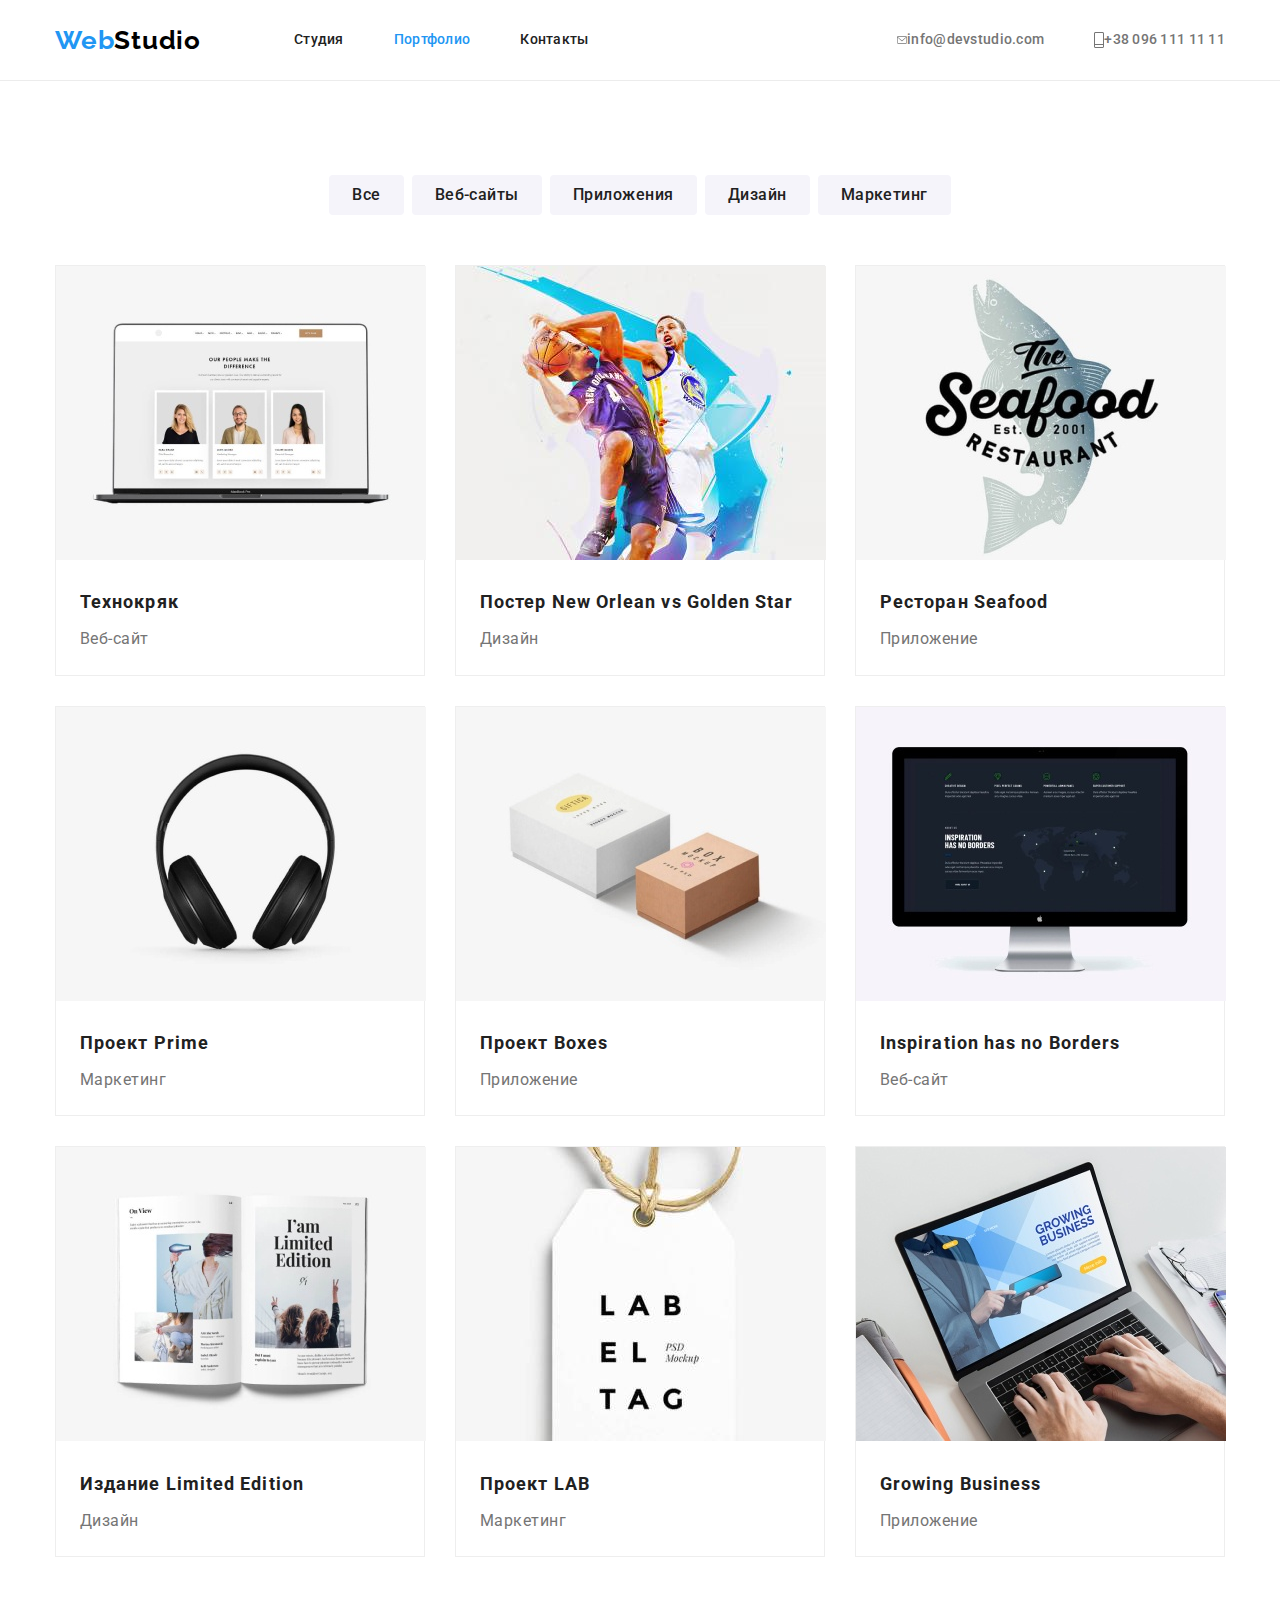
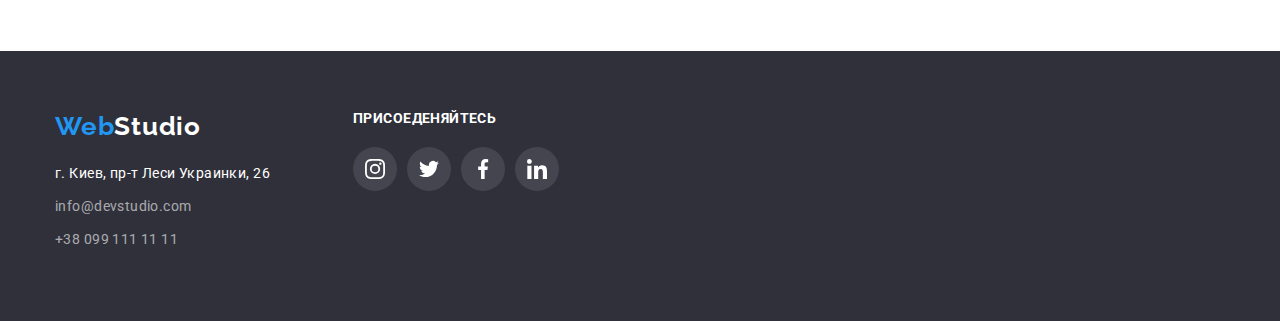
==== portfolio.html @ 8699afa5 "1" ====
<!DOCTYPE html>
<html lang="en">

<head>
    <meta charset="UTF-8">
    <meta http-equiv="X-UA-Compatible" content="IE=edge">
    <meta name="viewport" content="width=device-width, initial-scale=1.0">
    <title>Portfolio</title>
    <link href="https://fonts.googleapis.com/css2?family=Raleway:wght@700&family=Roboto:wght@400;500;700;900&display=swap"
    rel="stylesheet">
    <link rel="stylesheet" href="https://cdnjs.cloudflare.com/ajax/libs/modern-normalize/1.1.0/modern-normalize.min.css">
    <link rel="stylesheet" href="./css/styles.css">
</head>

<body>
    <!--Шапка сайта-->
    <header class="page-header">

      <div class="container main-nav">
           <nav class="site-nav">
        <a href="./index.html" class="logo"><span class="logo-blue">Web</span><span class="logo-black">Studio</span></a>
        <ul class="site-nav list">
            <li class="item"> <a href="./index.html" class="link">Студия</a></li> <!-- дисплей инлайн - блок???-->
            <li class="item"> <a href="./portfolio.html" class="link current">Портфолио</a></li>
            <li class="item"> <a href="#" class="link">Контакты</a></li>
        </ul>
    </nav>

       
    <ul class="nav list">
        <li class="item"><a class="contact" href="mailto:info@devstudio.com"><svg width="10" height="16"
                    class="contacts-icon envelope">
                    <use href="./images/icons.svg#envelope"></use>
                </svg> info@devstudio.com</a></li>
        <li class="item"><a class="contact " href="tel:+380961111111"><svg width="16" height="12"
                    class="contacts-icon phone">
                    <use href="./images/icons.svg#phone"></use>
                </svg>+38 096 111 11 11</a></li>
    </ul>
</div>
      
    </header>

<main>
    <section class=" section">
        <div class="container">
        <!-- <h1> Портфолио работ </h1> -->      
        <div class="main-buttons">
            <ul class="list button-list">
            <li class="button-cursor"><button type="button" class="cursor">Все</button></li>
            <li class="button-cursor"><button type="button" class="cursor">Веб-сайты</button></li>
            <li class="button-cursor"><button type="button" class="cursor">Приложения</button></li>
            <li class="button-cursor"><button type="button" class="cursor">Дизайн</button></li>
            <li class="button-cursor"><button type="button" class="cursor">Маркетинг</button></li>
        </ul>
    </div>

       
<div class="portfolio-container">
        <ul class="list portfolio-list">
            <li class="flex-element"> <a href=""><img src="./images/technokryak.jpg" width="370" alt="technokryak"></a> 
               <div class="filter-card"><h2 class="project">Технокряк</h2>
            <p class="project-title">Веб-сайт</p></div>
             </li>
            <li class="flex-element"><a href=""><img src="./images/new-orlean-vs-golden-star.jpg" width="370" alt="New Orlean vs Golden Star"></a>
            <div class="filter-card"><h2 class="project">Постер New Orlean vs Golden Star</h2>
            <p class="project-title">Дизайн</p></div>
            </li>
            <li class="flex-element"><a href=""><img src="./images/seafood.jpg" width="370" alt="Seafood"></a>
            <div class="filter-card"><h2 class="project">Ресторан Seafood</h2>
            <p class="project-title">Приложение</p></div>
            </li>
            <li class="flex-element"><a href=""><img src="./images/prime.jpg" width="370" alt="Prime"></a> 
            <div class="filter-card"><h2 class="project">Проект Prime</h2>
            <p class="project-title">Маркетинг</p></div>
            </li>
            <li class="flex-element"><a href=""><img src="./images/boxes.jpg" width="370" alt="Boxes"></a>
            <div class="filter-card"><h2 class="project">Проект Boxes</h2>
            <p class="project-title">Приложение</p></div>
            </li>
            <li class="flex-element"><a href=""><img src="./images/inspiration-has-no-borders.jpg" width="370" alt="Borders"></a> 
            <div class="filter-card"><h2 class="project">Inspiration has no Borders</h2>
            <p class="project-title">Веб-сайт</p></div>
            </li>
            <li class="flex-element"><a href=""><img src="./images/limited-edition.jpg" width="370" alt="Limited Edition"></a>
            <div class="filter-card"><h2 class="project">Издание Limited Edition</h2>
            <p class="project-title">Дизайн</p></div>
            </li>
            <li class="flex-element"><a href=""><img src="./images/lab.jpg" width="370" alt="LAB"></a>
            <div class="filter-card"><h2 class="project">Проект LAB</h2>
            <p class="project-title">Маркетинг</p></div>
            </li>
            <li class="flex-element"><a href=""><img src="./images/growing-business.jpg" width="370" alt="Business"></a>
            <div class="filter-card"><h2 class="project">Growing Business</h2>
            <p class="project-title">Приложение</p></div>
            </li>
        </ul>
        </div>
        </div>
    </section>
    </main>

    <!--Футер-->
    <footer class="inform-list">
        <div class="container footer-box">
            <div>
                <a href="./index.html" class="logo-footer"><span class="logo-blue">Web</span><span
                        class="logo-white">Studio</span></a>
                <address>
                    <ul class="inform list">
                        <li class="contact-footer"><a href="#" class="location">г. Киев, пр-т Леси Украинки, 26</a> </li>
                        <li class="contact-footer"><a href="mailto:info@example.com"
                                class="contact-info">info@devstudio.com</a></li>
                        <li class="contact-footer"><a href="tel:+380991111111" class="contact-info">+38 099 111 11 11</a>
                        </li>
                    </ul>
                </address>
            </div>
            <div class="join-block">
                <h3 class="join-text">Присоеденяйтесь</h3>
    
                <ul class="join-list list">
                    <li><a href="#" class="join-item"><svg width="20" height="20" class="join-network">
                                <use href="./images/icons.svg#instagram"></use>
                            </svg></a></li>
                    <li><a href="#" class="join-item"><svg width="20" height="20" class="join-network">
                                <use href="./images/icons.svg#twitter"></use>
                            </svg></a></li>
                    <li><a href="#" class="join-item"><svg width="20" height="20" class="join-network">
                                <use href="./images/icons.svg#facebook"></use>
                            </svg></a></li>
                    <li><a href="#" class="join-item"><svg width="20" height="20" class="join-network">
                                <use href="./images/icons.svg#linkedin"></use>
                            </svg></a></li>
                </ul>
            </div>
        </div>
    
    </footer>
</body>

</html>
---- css/styles.css ----
/*Стили для index.html*/

:root {
  --primary-text-color: #757575; /*цвет основного текста*/
  --title-text-color: #212121; /*вторичный цвет заголовка*/
  --accent-color: #2196f3; /*акцент*/
  --white-color: #ffffff; /*белый цвет*/
}

body {
  font-family: Roboto, sans-serif;
  background-color: var(--white-color);
  color: var(--primary-text-color);
}
/*Обнуление отступов заголовков и параграфов*/
h1,
h2,
h3,
p {
  margin-top: 0;
  margin-bottom: 0;
}

/*Логотип*/
.logo {
  margin-right: 93px;
  font-family: Raleway;
  font-weight: bold;
  font-size: 26px;
  line-height: 1.19; /* 31/26=1.19 */
  letter-spacing: 0.03em;
}

.logo-blue {
  color: var(--accent-color);
}
.logo-black {
  color: #000000;
}
.logo-white {
  color: var(--white-color);
}
/*Навигация по сайту*/

.main-nav,
.logo {
  display: flex;
  align-items: center;
}

.link {
  display: block;
  padding-top: 32px;
  padding-bottom: 32px;
  font-weight: 500;

  font-size: 14px;
  line-height: 1.14;
  letter-spacing: 0.02em;
  color: var(--title-text-color);
}

.list {
  padding: 0;
  margin: 0;
  list-style: none;
}

.site-nav a {
  color: var(--title-text-color);
  text-decoration: none;
}
.site-nav {
  display: flex;
  margin: 0 0 0 0;
}
.nav {
  margin-left: auto;
}

.site-nav .item {
  /* background-color: tomato;*/
  margin-right: 50px;
}

.site-nav :last-child {
  margin-right: 0;
}

.nav .item + .item {
  margin-left: 50px;
}

.contact {
  color: var(--primary-text-color);
  font-weight: 500;
  font-size: 14px;
  line-height: 1.14;
  letter-spacing: 0.02em;
  text-decoration: none;
}
.nav {
  display: flex;
}

.link:hover,
.link:focus {
  color: var(--accent-color);
}
.link.current {
  color: var(--accent-color);
}

.contact:hover,
.contact:focus {
  color: var(--accent-color);
  fill: var(--accent-color);
}

.contacts-icon {
  text-align: center;
  justify-content: center;

  fill: var(--primary-text-color);
}
.icon {
  margin-right: 10px;
  width: 16px;
  height: 12px;
}
.phone {
  width: 10px;
  height: 16px;
}

.contacts-icon:hover,
.phone:hover,
.contacts-icon:focus,
.phone:focus {
  fill: var(--accent-color);
}

.nav li a {
  display: flex;

  align-items: center;
}

/*Секция-герой*/
.hero-section {
  background-image: linear-gradient(to right, rgba(47, 48, 58, 0.4), rgba(47, 48, 58, 0.4)),
    url(../images/img-hero.jpg);
  max-width: 1600px;
  margin-left: auto;
  margin-right: auto;
  background-repeat: no-repeat;
  background-position: center;
  background-size: cover;
  padding: 200px 0 200px 0;
  background-color: #2f303a;
}
.hero {
  margin-bottom: 30px;
  font-weight: 900;
  font-size: 44px;
  line-height: 1.37;
  text-align: center;
  text-transform: uppercase;
  letter-spacing: 0.06em;
  color: var(--white-color);
}
/*Главная кнопка*/

.hero-section {
  text-align: center;
}

.button {
  padding: 10px 32px;
  min-width: 200px;

  border: 1px solid transparent;
  border-radius: 4px;
  /*box-shadow: 0px 4px 4px rgba(0, 0, 0, 0.15);*/

  cursor: pointer;
  font-family: Roboto;
  font-style: normal;
  font-weight: bold;
  font-size: 16px;
  line-height: 1.88;
  letter-spacing: 0.06em;
  /*font-family: inherit;*/
  color: var(--white-color);
  background-color: var(--accent-color);
}

/*Наши ценности*/

/*.values-item:nth-child(1)::before {
  background-image: url(../images/antenna1.svg);
}

.values-item:nth-child(2)::before {
  background-image: url(../images/igor.jpg);
}

values-item:nth-child(3)::before {
  background-image: url(../images/igor.jpg);
}

values-item:nth-child(4)::before {
  background-image: url(../images/igor.jpg);
}

.values-item::before {
  display: block;
  content: '';

  height: 120px;
  outline: 1px solid red;
  background-size: contain;
  background-repeat: no-repeat;
  background-position: center;
  background-color: #f5f4fa;
}*/
.trumb {
  display: flex;
  align-items: center;
  justify-content: center;
  width: 270px;
  height: 120px;
  background-color: #f5f4fa;
  margin-bottom: 30px;
}

.values {
  margin-top: 0;
  margin-bottom: 10px;
  font-weight: bold;
  font-size: 14px;
  line-height: 1.14;
  text-transform: uppercase;
  letter-spacing: 0.03em;
  color: var(--title-text-color);
}
.values-description {
  margin-top: 0;
  margin-bottom: 0;
  font-weight: normal;
  font-size: 14px;
  line-height: 1.71;
  letter-spacing: 0.03em;
  color: var(--primary-text-color);
}

.values-list {
  display: flex;
}
.values-list .values-item + .values-item {
  margin-left: 30px;
}
.values-item {
  width: 270px;
}
/*Чем мы занимаемся*/

.section-title {
  margin-bottom: 50px;
  font-weight: bold;
  font-size: 36px;
  line-height: 1.17;
  text-align: center;
  letter-spacing: 0.03em;
  color: var(--title-text-color);
}
.business {
  display: flex;
}
.business .business-list + .business-list {
  margin-left: 30px;
}

/*Наша команда*/

.section-team {
  /* background-color: #f5f4fa;*/
  background-color: #f5f4fa;
}

.team {
  margin-top: 0;
  margin-bottom: 0;
  margin-bottom: 4px;
  text-align: center;
  font-weight: 500;
  font-size: 16px;
  line-height: 1.19;
  letter-spacing: 0.03em;
  color: var(--title-text-color);
}

.profession {
  margin-top: 0;
  margin-bottom: 0;
  text-align: center;
  font-weight: normal;
  font-size: 16px;
  line-height: 1.19;
  letter-spacing: 0.03em;
  color: var(--primary-text-color);
}

.ouer-team {
  display: flex;
  background-color: var(--white-color);
}
.ouer-team .team-list + .team-list {
  margin-left: 30px;
}
.team-list {
  box-shadow: 0px 1px 3px rgba(0, 0, 0, 0.12), 0px 1px 1px rgba(0, 0, 0, 0.14),
    0px 2px 1px rgba(0, 0, 0, 0.2);
  border-radius: 0px 0px 4px 4px;
}
.links-block {
  align-items: center;
  width: 206px;
  height: 44px;
  text-align: center;
  justify-content: center;
  margin: 16px 32px 0px 32px;
}

.links-list {
  display: flex;
  cursor: pointer;
  fill: var(--white-color);
}

.link-item {
  fill: #afb1b8;
  /*fill: #AFB1B8;*/
  display: flex;
  width: 44px;
  height: 44px;
  border-radius: 50%;
  background-color: var(--white-color);
  align-items: center;
  justify-content: center;
}
.links-list li + li {
  margin-left: 10px;
}
.network {
  color: currentColor;
  /*fill: #afb1b8;*/
}
.network:hover,
.network:focus {
  background-color: var(--accent-color);
  fill: var(--white-color);
}
.link-item:hover,
.link-item:focus {
  fill: var(--white-color);
  background-color: var(--accent-color);
}
/*Постоянные клиенты*/
/*.client {
  fill: #afb1b8;
}
.client:hover {
  fill: var(--accent-color);
}*/
.client-list {
  display: flex;
  text-align: center;
  justify-content: center;
}
.client-item {
  display: flex;
  align-items: center;
  justify-content: center;
  width: 170px;
  height: 92px;
  border: 1px solid #afb1b8;
  box-sizing: border-box;
  border-radius: 4px;
  fill: #afb1b8;
}
.client-item:hover,
.client-item:focus {
  fill: var(--accent-color);
  border: 1px solid var(--accent-color);
}

.client-list li + li {
  margin-left: 30px;
}

/*Футер*/
footer {
  background-color: #2f303a;
}
footer a {
  text-decoration: none;
}
address a {
  text-decoration: none;
}
.inform {
  font-style: normal;
}
.contact-info {
  font-weight: 400;
  font-size: 14px;
  line-height: 1.7;
  letter-spacing: 0.03em;
  color: rgba(255, 255, 255, 0.6);
}
.contact-info:hover,
.contact-info:focus {
  color: var(--accent-color);
}

.location {
  font-weight: 400;
  font-size: 14px;
  line-height: 1.7;
  letter-spacing: 0.03em;
  color: var(--white-color);
}
.logo-footer {
  display: block;
  margin-bottom: 20px;
  font-family: Raleway;
  font-weight: bold;
  font-size: 26px;
  line-height: 1.19;
  letter-spacing: 0.03em;
}

.contact-footer {
  margin-bottom: 9px;
}
.inform :last-child {
  padding-bottom: 0;
}
.inform-list {
  padding: 60px 0 60px 0;
}

/*присоединяйтесь*/
.footer-box {
  display: flex;
}
.join-text {
  font-family: Roboto;
  font-style: normal;
  font-weight: bold;
  font-size: 14px;
  line-height: 1.14;
  letter-spacing: 0.03em;
  text-transform: uppercase;

  color: #ffffff;
}

.join-block {
  align-items: center;
  justify-content: center;
  margin: 0 0 95px 83px;
  width: 206px;
  height: 44px;
}

.join-list {
  margin-top: 20px;
  display: flex;
  cursor: pointer;
  fill: var(--white-color);
}

.join-item {
  /*fill: #AFB1B8;*/
  display: flex;
  width: 44px;
  height: 44px;
  border-radius: 50%;
  background-color: var(--white-color);
  align-items: center;
  justify-content: center;
  background: rgba(255, 255, 255, 0.1);
}
.join-item:hover,
.join-item:focus {
  background-color: var(--accent-color);
}
.join-network {
  fill: var(--white-color);
}
.join-list li + li {
  margin-left: 10px;
}
/*.site-nav :last-child {
  margin-right: 0;
}*/

/*/////////////////////////////////////////////*/

/*Стили для portfolio.html*/

/* Page header*/

.page-header {
  border-bottom: 1px solid #ececec;
}

.cursor {
  min-width: 73px;
  text-align: center;
  border: 1px solid transparent;
  border-radius: 4px;

  padding: 6px 22px;

  cursor: pointer;
  font-family: Roboto;
  font-style: normal;
  font-weight: 500;
  font-size: 16px;
  line-height: 1.62;
  text-align: center;
  letter-spacing: 0.03em;
  color: var(--title-text-color);
  background-color: #f5f4fa;
}

/*Портфолио работ*/
.button-list {
  display: flex;
  justify-content: center;
}
.button-list .button-cursor + .button-cursor {
  margin-left: 8px;
}
.button-cursor:hover {
  box-shadow: 0px 3px 1px rgba(0, 0, 0, 0.1), 0px 1px 2px rgba(0, 0, 0, 0.08),
    0px 2px 2px rgba(0, 0, 0, 0.12);
  border-radius: 4px;
}
.main-buttons {
  margin-bottom: 50px;
}

.cursor:hover,
.cursor:focus {
  color: var(--white-color);
  background-color: var(--accent-color);
}

.project {
  margin-bottom: 4px;
  font-style: normal;
  font-weight: 700;
  font-size: 18px;
  line-height: 2;
  letter-spacing: 0.06em;
  color: var(--title-text-color);
}
.project-title {
  font-style: normal;
  font-weight: 400;
  font-size: 16px;
  line-height: 1.9;
  letter-spacing: 0.03em;
  color: var(--primary-text-color);
}

.portfolio-list {
  display: flex;
  flex-wrap: wrap;
}
.flex-element {
  margin-right: 30px;
  margin-bottom: 30px;
  width: 370px;
  border: 1px solid #eeeeee;
  box-sizing: border-box;
}

.flex-element:hover {
  border: 1px solid #eeeeee;
  box-sizing: border-box;
  box-shadow: 0px 1px 1px rgba(0, 0, 0, 0.12), 0px 4px 4px rgba(0, 0, 0, 0.06),
    1px 4px 6px rgba(0, 0, 0, 0.16);
}
.flex-element:nth-child(3n) {
  margin-right: 0;
}
.filter-card {
  padding: 20px 24px;
}
/*Альернатива*/
/*.flex-element:not(nth-last-child(-n + 3)){
  margin-right: 30px;}*/

.flex-element:nth-last-child(-n + 3) {
  margin-bottom: 0;
}

.container {
  width: 1200px;
  padding: 0 15px;
  margin-top: 0;
  margin-bottom: 0;
  margin-left: auto;
  margin-right: auto;
}

.button-list {
  justify-content: center;
}
.section {
  padding-bottom: 94px;
  padding-top: 94px;
}
.section-list {
  padding-bottom: 94px;
}

.card-title {
  padding: 30px 0 30px 0;
}
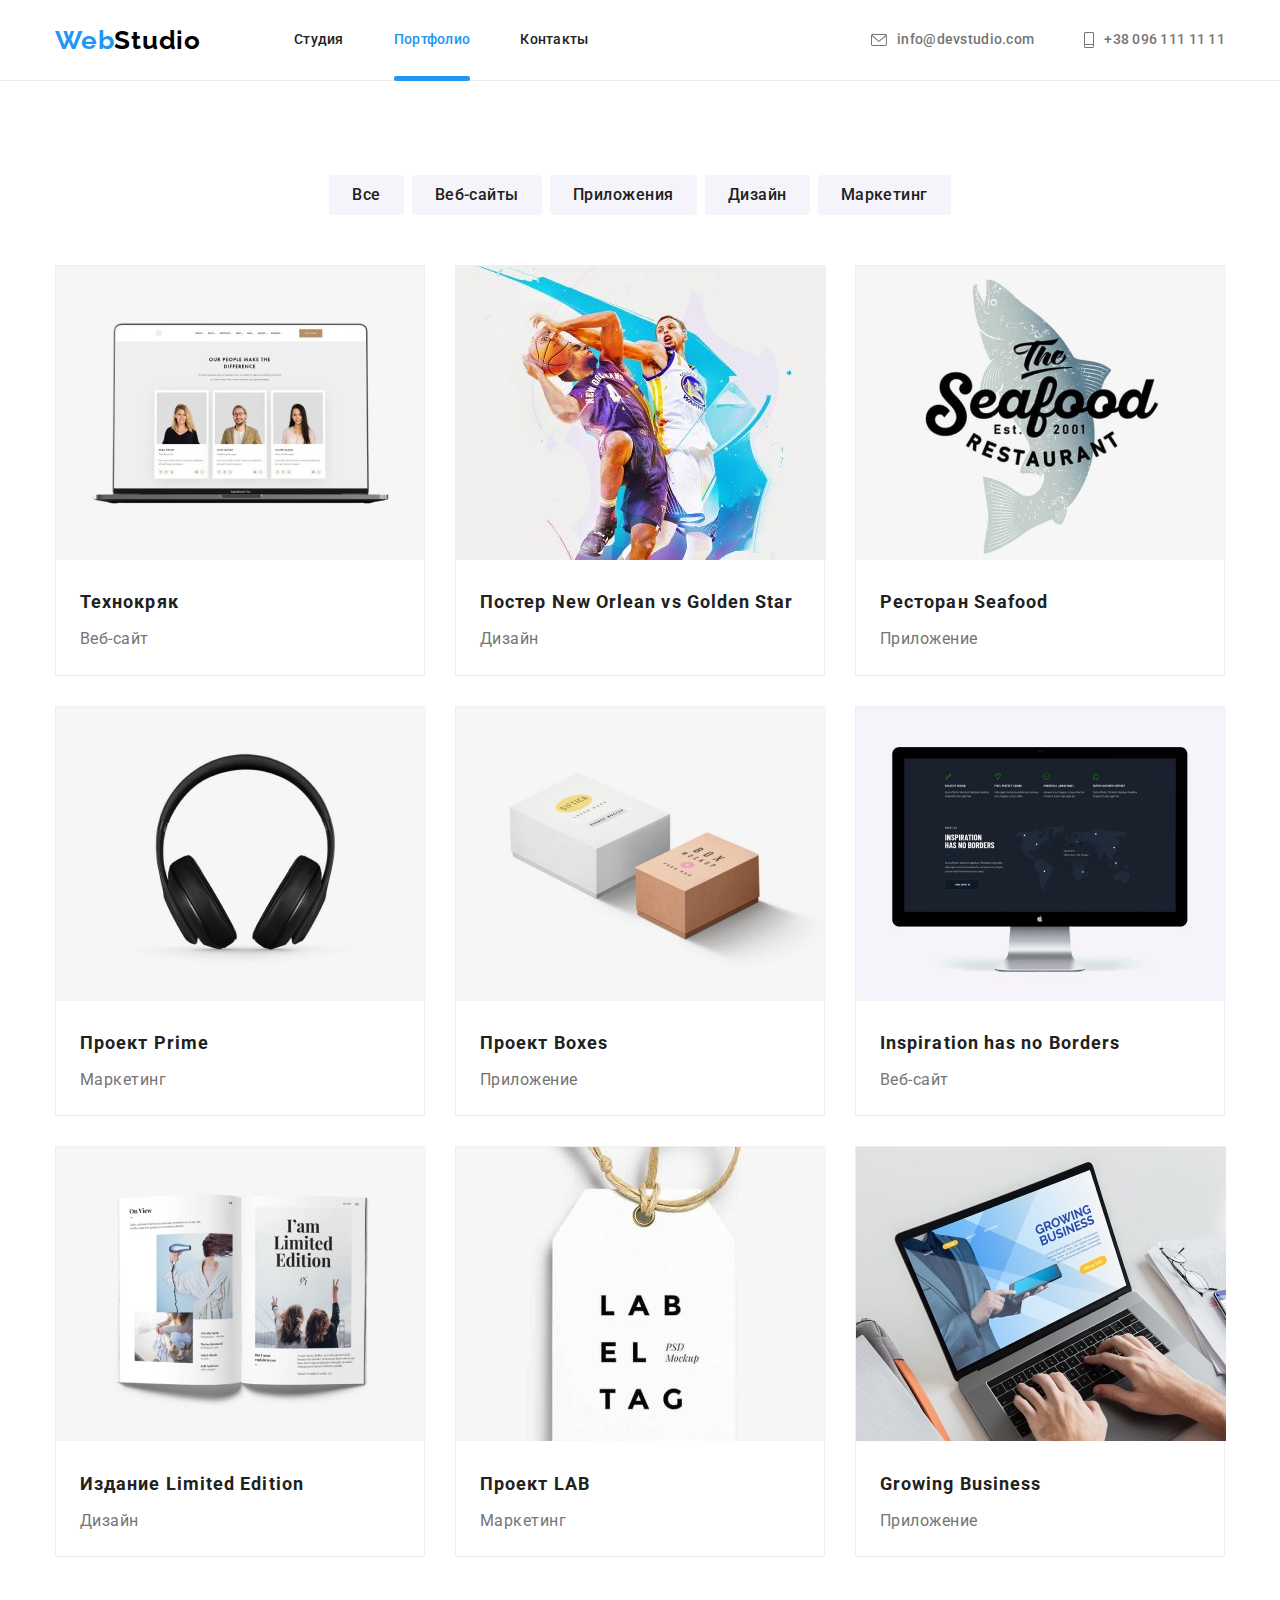
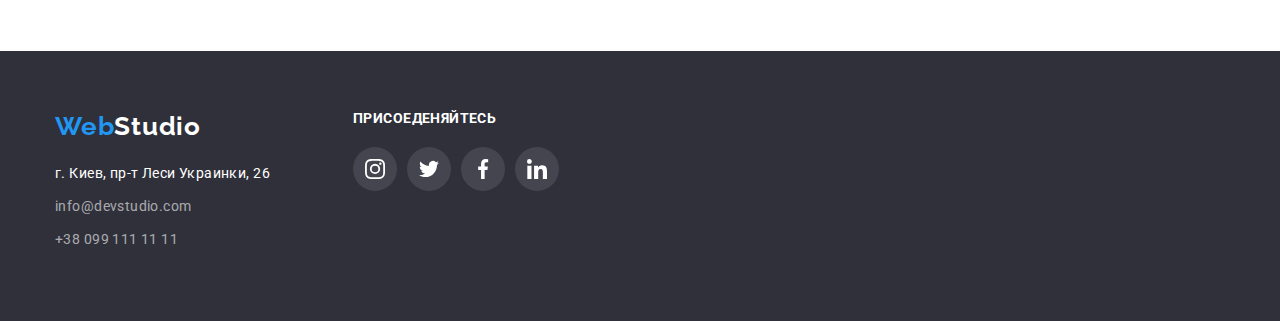
==== commit b370712f: "2" ====
--- a/portfolio.html
+++ b/portfolio.html
@@ -13,33 +13,30 @@
 </head>
 
 <body>
-    <!--Шапка сайта-->
-    <header class="page-header">
-
-      <div class="container main-nav">
-           <nav class="site-nav">
-        <a href="./index.html" class="logo"><span class="logo-blue">Web</span><span class="logo-black">Studio</span></a>
-        <ul class="site-nav list">
-            <li class="item"> <a href="./index.html" class="link">Студия</a></li> <!-- дисплей инлайн - блок???-->
-            <li class="item"> <a href="./portfolio.html" class="link current">Портфолио</a></li>
-            <li class="item"> <a href="#" class="link">Контакты</a></li>
+<!--Навигация по сайту-->
+<header class="page-header">
+    <div class="container main-nav">
+        <nav class="site-nav">
+            <a href="./index.html" class="logo"><span class="logo-blue">Web</span><span
+                    class="logo-black">Studio</span></a>
+            <ul class="site-nav list">
+                <li class="item"> <a href="./index.html" class="link">Студия</a></li>
+                <li class="item"> <a href="./portfolio.html" class="link current">Портфолио</a></li>
+                <li class="item"> <a href="#" class="link">Контакты</a></li>
+            </ul>
+        </nav>
+        <ul class="nav list">
+            <li class="item"><a href="mailto:info@devstudio.com" class="contact contacts-icon"><svg width="10"
+                        height="16" class="icon ">
+                        <use href="./images/icons.svg#envelope"></use>
+                    </svg> info@devstudio.com</a></li>
+            <li class="item"><a class="contact contacts-icon" href="tel:+380961111111"><svg width="16" height="12"
+                        class="icon phone">
+                        <use href="./images/icons.svg#phone"></use>
+                    </svg>+38 096 111 11 11</a></li>
         </ul>
-    </nav>
-
-       
-    <ul class="nav list">
-        <li class="item"><a class="contact" href="mailto:info@devstudio.com"><svg width="10" height="16"
-                    class="contacts-icon envelope">
-                    <use href="./images/icons.svg#envelope"></use>
-                </svg> info@devstudio.com</a></li>
-        <li class="item"><a class="contact " href="tel:+380961111111"><svg width="16" height="12"
-                    class="contacts-icon phone">
-                    <use href="./images/icons.svg#phone"></use>
-                </svg>+38 096 111 11 11</a></li>
-    </ul>
-</div>
-      
-    </header>
+    </div>
+</header>
 
 <main>
     <section class=" section">
@@ -58,7 +55,13 @@
        
 <div class="portfolio-container">
         <ul class="list portfolio-list">
-            <li class="flex-element"> <a href=""><img src="./images/technokryak.jpg" width="370" alt="technokryak"></a> 
+            <li class="flex-element"> <a href="">
+                <div class="thumb"><img src="./images/technokryak.jpg" width="370" alt="technokryak"> 
+                    <div class="overlay">
+                    <p>Технокряк это современная площадка распространения коронавируса. Компании используют эту платформу для цифрового
+                    шпионажа и атак на защищённые сервера конкурентов.</p>
+                </div> </div>
+            </a> 
                <div class="filter-card"><h2 class="project">Технокряк</h2>
             <p class="project-title">Веб-сайт</p></div>
              </li>
--- a/css/styles.css
+++ b/css/styles.css
@@ -49,6 +49,7 @@
 }
 
 .link {
+  position: relative;
   display: block;
   padding-top: 32px;
   padding-bottom: 32px;
@@ -98,6 +99,9 @@
   line-height: 1.14;
   letter-spacing: 0.02em;
   text-decoration: none;
+  transition-property: color;
+  transition-duration: 250ms;
+  transition-timing-function: cubic-bezier(0.4, 0, 0.2, 1);
 }
 .nav {
   display: flex;
@@ -109,6 +113,17 @@
 }
 .link.current {
   color: var(--accent-color);
+}
+.current::after {
+  position: absolute;
+  display: block;
+  content: '';
+  left: 0;
+  bottom: -1px;
+  width: 100%;
+  height: 5px;
+  background-color: var(--accent-color);
+  border-radius: 2px;
 }
 
 .contact:hover,
@@ -171,6 +186,48 @@
 }
 /*Главная кнопка*/
 
+.backdrop {
+  position: fixed;
+  top: 0;
+  left: 0;
+  width: 100%;
+  height: 100%;
+  background-color: rgba(0, 0, 0, 0.2);
+  opacity: 1;
+  transition: opacity 250ms cubic-bezier(0.4, 0, 0.2, 1);
+}
+.is-hidden {
+  opacity: 0;
+  pointer-events: none;
+}
+
+.modal {
+  position: absolute;
+  top: 50%;
+  left: 50%;
+  transform: translate(-50%, -50%);
+  min-width: 528px;
+  min-height: 581px;
+
+  background-color: var(--white-color);
+}
+.close-btn {
+  position: absolute;
+  display: flex;
+  margin: 20px 8px 0 0;
+  justify-content: center;
+  align-items: center;
+  border-radius: 50%;
+  width: 30px;
+  height: 30px;
+  top: 8px;
+  right: 8px;
+  background: #ffffff;
+  border: 1px solid rgba(0, 0, 0, 0.1);
+  box-sizing: border-box;
+  cursor: pointer;
+}
+
 .hero-section {
   text-align: center;
 }
@@ -281,6 +338,29 @@
   margin-left: 30px;
 }
 
+.business-actions {
+  position: relative;
+}
+.business-actions img {
+  display: block;
+}
+.actions {
+  position: absolute;
+  bottom: 0;
+  width: 100%;
+  background: rgba(47, 48, 58, 0.8);
+  font-size: 14px;
+  line-height: 16px;
+  text-align: center;
+  letter-spacing: 0.03em;
+  text-transform: uppercase;
+  justify-content: center;
+  display: flex;
+  align-items: center;
+  padding: 27px 0 27px 0;
+  color: #999292;
+}
+
 /*Наша команда*/
 
 .section-team {
@@ -340,7 +420,6 @@
 
 .link-item {
   fill: #afb1b8;
-  /*fill: #AFB1B8;*/
   display: flex;
   width: 44px;
   height: 44px;
@@ -348,7 +427,12 @@
   background-color: var(--white-color);
   align-items: center;
   justify-content: center;
-}
+
+  transition-property: background-color;
+  transition-duration: 250ms;
+  transition-timing-function: cubic-bezier(0.4, 0, 0.2, 1);
+}
+
 .links-list li + li {
   margin-left: 10px;
 }
@@ -388,6 +472,9 @@
   box-sizing: border-box;
   border-radius: 4px;
   fill: #afb1b8;
+  transition-property: fill;
+  transition-duration: 250ms;
+  transition-timing-function: cubic-bezier(0.4, 0, 0.2, 1);
 }
 .client-item:hover,
 .client-item:focus {
@@ -418,6 +505,9 @@
   line-height: 1.7;
   letter-spacing: 0.03em;
   color: rgba(255, 255, 255, 0.6);
+  transition-property: color;
+  transition-duration: 250ms;
+  transition-timing-function: cubic-bezier(0.4, 0, 0.2, 1);
 }
 .contact-info:hover,
 .contact-info:focus {
@@ -492,7 +582,12 @@
   align-items: center;
   justify-content: center;
   background: rgba(255, 255, 255, 0.1);
-}
+
+  transition-property: background-color;
+  transition-duration: 250ms;
+  transition-timing-function: cubic-bezier(0.4, 0, 0.2, 1);
+}
+
 .join-item:hover,
 .join-item:focus {
   background-color: var(--accent-color);
@@ -535,6 +630,8 @@
   letter-spacing: 0.03em;
   color: var(--title-text-color);
   background-color: #f5f4fa;
+
+  transition: 250ms cubic-bezier(0.4, 0, 0.2, 1);
 }
 
 /*Портфолио работ*/
@@ -558,6 +655,9 @@
 .cursor:focus {
   color: var(--white-color);
   background-color: var(--accent-color);
+  box-shadow: 0px 3px 1px rgba(0, 0, 0, 0.1), 0px 1px 2px rgba(0, 0, 0, 0.08),
+    0px 2px 2px rgba(0, 0, 0, 0.12);
+  border-radius: 4px;
 }
 
 .project {
@@ -590,6 +690,35 @@
   box-sizing: border-box;
 }
 
+.flex-element:hover .overlay,
+.flex-element a:focus .overlay {
+  opacity: 1;
+}
+
+.thumb {
+  position: relative;
+  overflow: hidden;
+}
+
+.overlay {
+  top: 0;
+  position: absolute;
+  padding: 71px 24px 55px 24px;
+  width: 100%;
+  height: 100%;
+  opacity: 0;
+  font-size: 18px;
+  line-height: 1.56;
+  letter-spacing: 0.03em;
+  background: rgba(33, 150, 243, 0.9);
+  transform: translateY(100%);
+  transition: transform 250ms cubic-bezier(0.4, 0, 0.2, 1);
+  color: var(--white-color);
+}
+.flex-element:hover .overlay {
+  transform: translateY(0);
+}
+
 .flex-element:hover {
   border: 1px solid #eeeeee;
   box-sizing: border-box;
